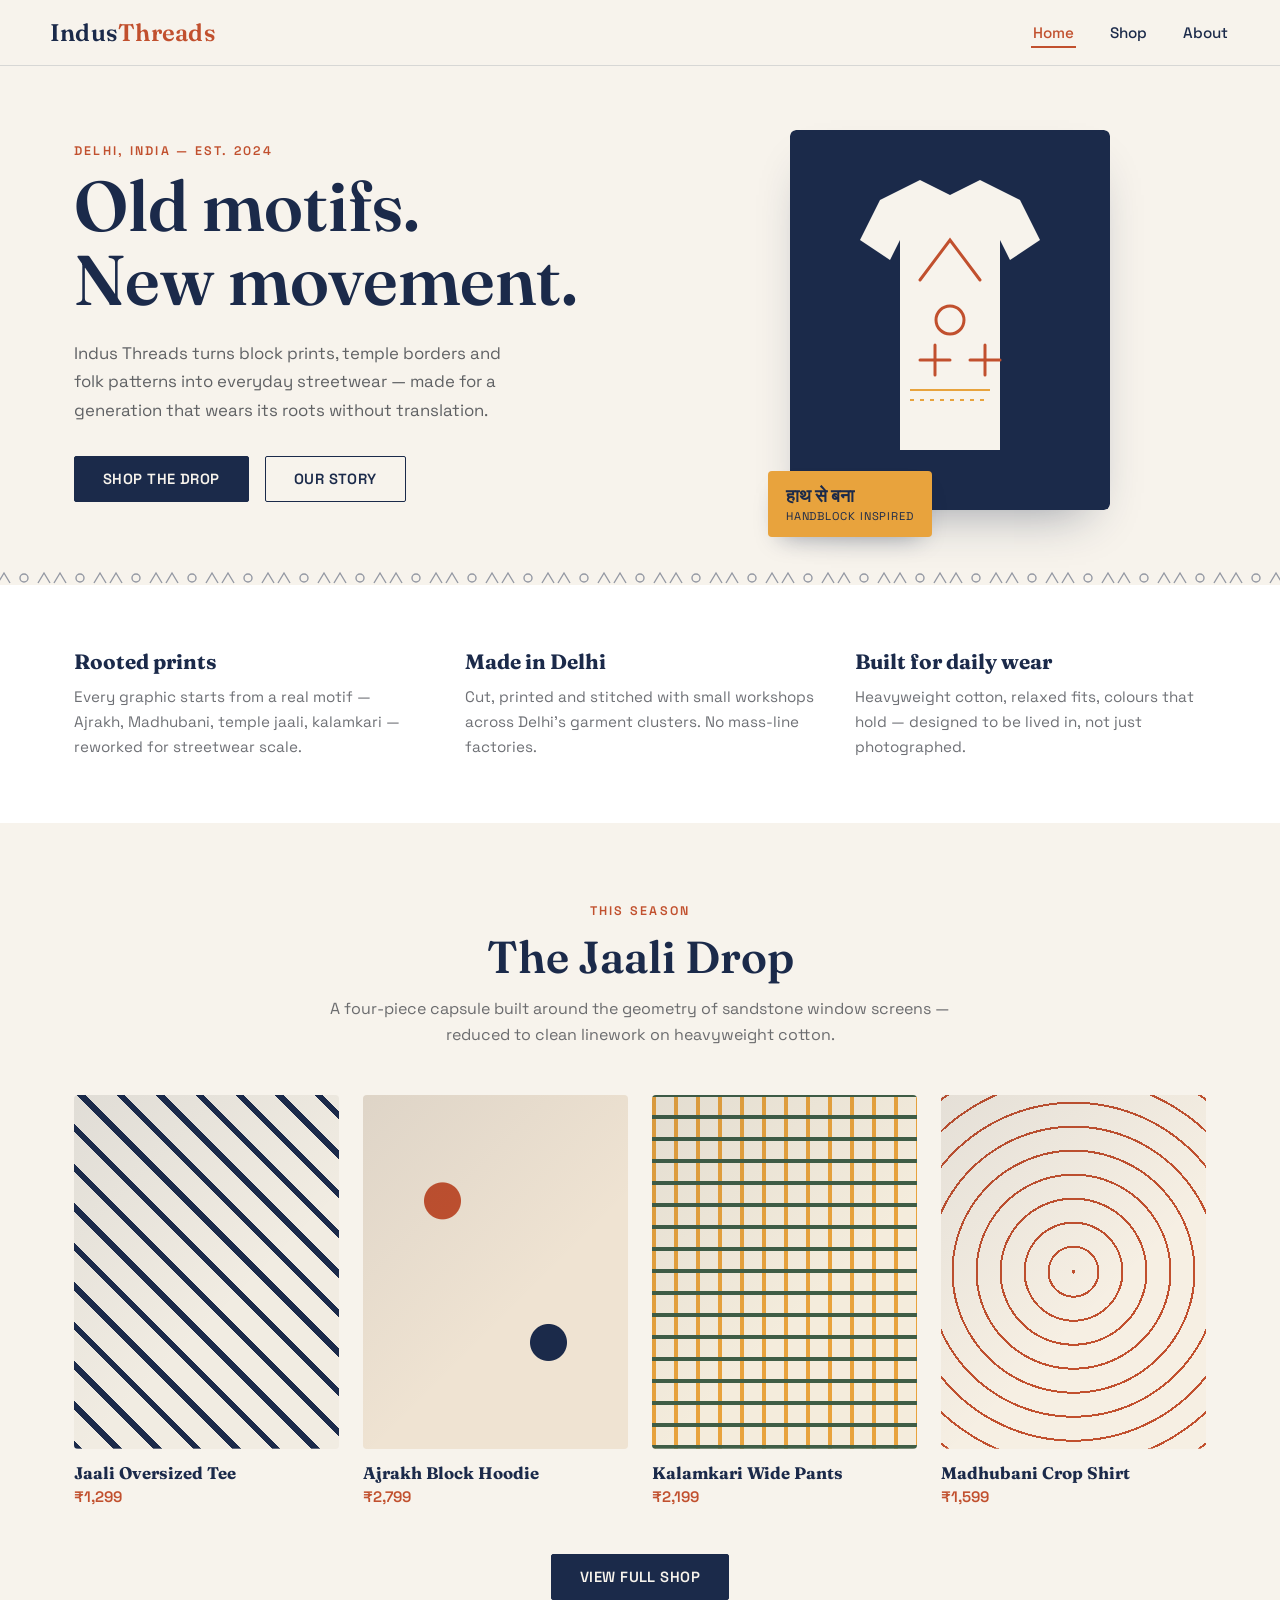
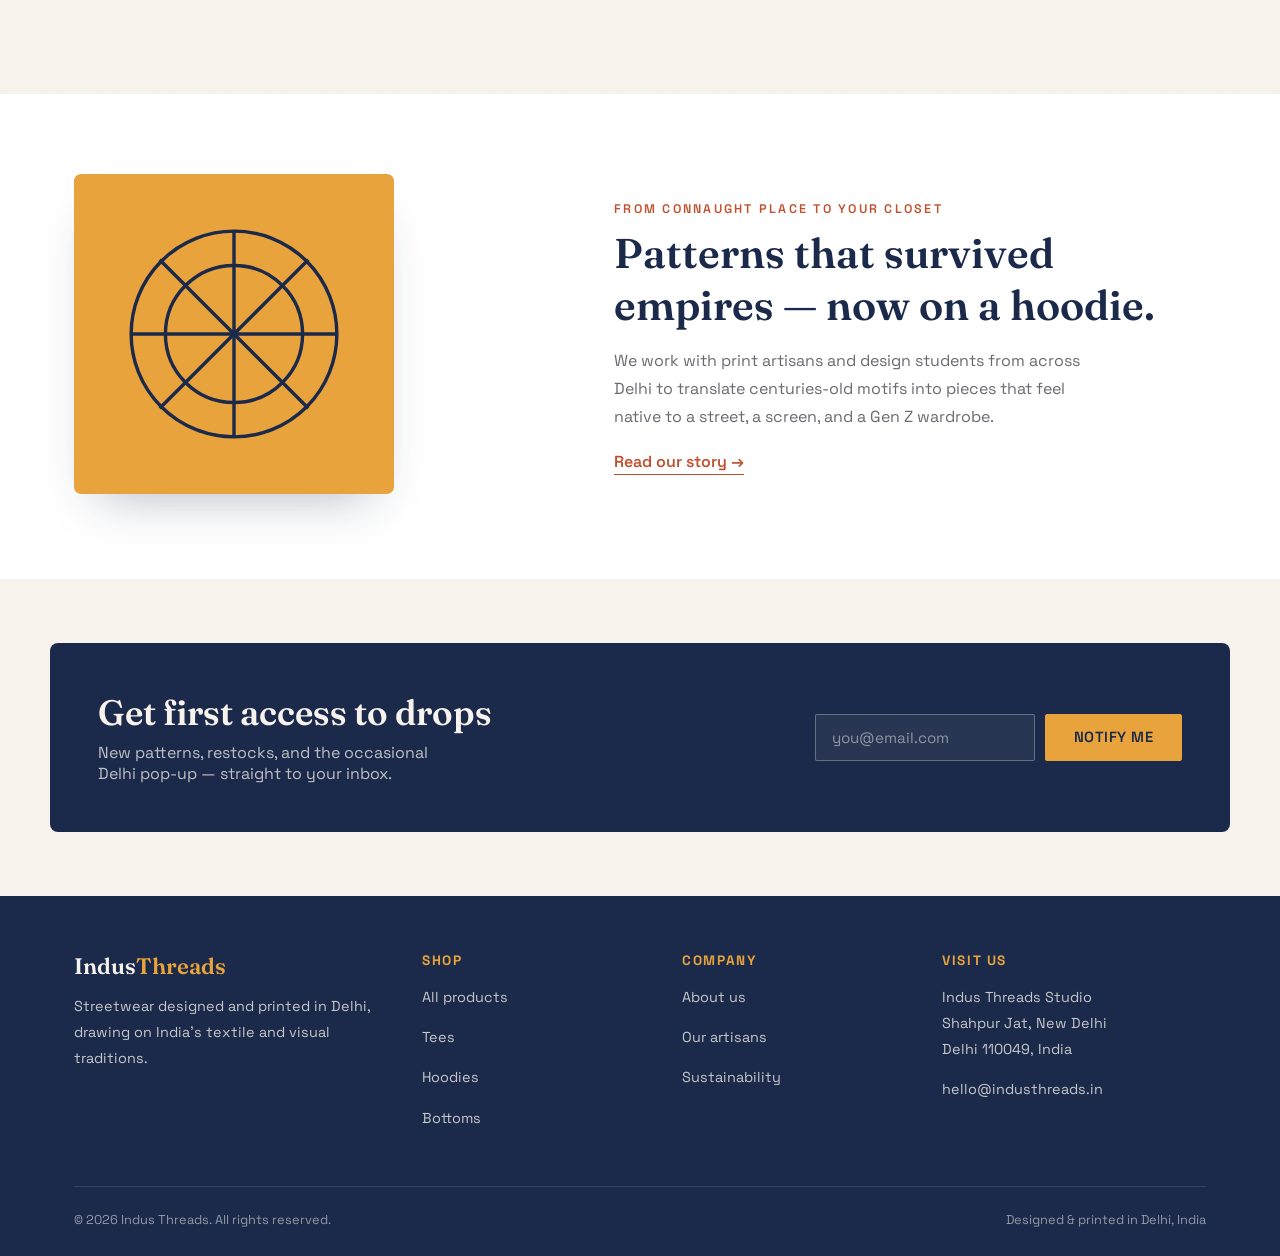
==== index.html @ fd1d697f "Add files via upload" ====
<!DOCTYPE html>
<html lang="en">
<head>
  <meta charset="UTF-8" />
  <meta name="viewport" content="width=device-width, initial-scale=1.0" />
  <title>Indus Threads — Streetwear Rooted in Roots</title>
  <link rel="preconnect" href="https://fonts.googleapis.com">
  <link rel="preconnect" href="https://fonts.gstatic.com" crossorigin>
  <link href="https://fonts.googleapis.com/css2?family=Fraunces:opsz,wght@9..144,500;9..144,600;9..144,700&family=Space+Grotesk:wght@400;500;600;700&display=swap" rel="stylesheet">
  <link rel="stylesheet" href="style.css" />
  <link rel="stylesheet" href="home.css" />
</head>
<body>

  <!-- ===== HEADER ===== -->
  <header class="site-header">
    <nav class="nav container">
      <a href="index.html" class="logo">Indus<span>Threads</span></a>
      <div class="nav-links">
        <a href="index.html" class="active">Home</a>
        <a href="shop.html">Shop</a>
        <a href="about.html">About</a>
      </div>
      <button class="nav-toggle" aria-label="Toggle menu">
        <span></span><span></span><span></span>
      </button>
    </nav>
  </header>

  <!-- ===== HERO ===== -->
  <section class="hero">
    <div class="container hero-grid">
      <div class="hero-copy">
        <span class="eyebrow">Delhi, India — Est. 2024</span>
        <h1>Old motifs.<br>New movement.</h1>
        <p>
          Indus Threads turns block prints, temple borders and folk patterns
          into everyday streetwear — made for a generation that wears its
          roots without translation.
        </p>
        <div class="hero-actions">
          <a href="shop.html" class="btn btn-primary">Shop the drop</a>
          <a href="about.html" class="btn btn-outline">Our story</a>
        </div>
      </div>
      <div class="hero-visual">
        <div class="hero-card">
          <svg viewBox="0 0 320 380" xmlns="http://www.w3.org/2000/svg" class="hero-illustration" aria-hidden="true">
            <rect width="320" height="380" rx="6" fill="#1B2A4A"/>
            <!-- T-shirt silhouette -->
            <path d="M90 70 L130 50 L160 65 L190 50 L230 70 L250 110 L220 130 L210 110 L210 320 L110 320 L110 110 L100 130 L70 110 Z" fill="#F7F3EC"/>
            <!-- Block print motif on chest -->
            <g stroke="#C1502E" stroke-width="3" fill="none" stroke-linecap="round">
              <path d="M130 150 L160 110 L190 150" />
              <circle cx="160" cy="190" r="14" />
              <path d="M130 230 L160 230 M145 215 L145 245" />
              <path d="M180 230 L210 230 M195 215 L195 245" />
            </g>
            <g stroke="#E8A33D" stroke-width="2" fill="none">
              <path d="M120 260 H200" />
              <path d="M120 270 H200" stroke-dasharray="4 6"/>
            </g>
          </svg>
          <div class="motif-badge">
            <span>हाथ से बना</span>
            <span class="motif-badge-sub">Handblock inspired</span>
          </div>
        </div>
      </div>
    </div>
  </section>

  <div class="motif-strip" aria-hidden="true"></div>

  <!-- ===== STRIP / VALUES ===== -->
  <section class="values">
    <div class="container values-grid">
      <div class="value-item reveal">
        <h3>Rooted prints</h3>
        <p>Every graphic starts from a real motif — Ajrakh, Madhubani, temple jaali, kalamkari — reworked for streetwear scale.</p>
      </div>
      <div class="value-item reveal">
        <h3>Made in Delhi</h3>
        <p>Cut, printed and stitched with small workshops across Delhi's garment clusters. No mass-line factories.</p>
      </div>
      <div class="value-item reveal">
        <h3>Built for daily wear</h3>
        <p>Heavyweight cotton, relaxed fits, colours that hold — designed to be lived in, not just photographed.</p>
      </div>
    </div>
  </section>

  <!-- ===== FEATURED COLLECTION ===== -->
  <section class="featured">
    <div class="container">
      <div class="section-head">
        <span class="eyebrow">This season</span>
        <h2>The Jaali Drop</h2>
        <p>A four-piece capsule built around the geometry of sandstone window screens — reduced to clean linework on heavyweight cotton.</p>
      </div>

      <div class="product-grid">
        <article class="product-card reveal">
          <div class="product-thumb thumb-1"></div>
          <h3>Jaali Oversized Tee</h3>
          <p class="price">₹1,299</p>
        </article>
        <article class="product-card reveal">
          <div class="product-thumb thumb-2"></div>
          <h3>Ajrakh Block Hoodie</h3>
          <p class="price">₹2,799</p>
        </article>
        <article class="product-card reveal">
          <div class="product-thumb thumb-3"></div>
          <h3>Kalamkari Wide Pants</h3>
          <p class="price">₹2,199</p>
        </article>
        <article class="product-card reveal">
          <div class="product-thumb thumb-4"></div>
          <h3>Madhubani Crop Shirt</h3>
          <p class="price">₹1,599</p>
        </article>
      </div>

      <div class="featured-cta">
        <a href="shop.html" class="btn btn-primary">View full shop</a>
      </div>
    </div>
  </section>

  <div class="motif-strip dark" aria-hidden="true"></div>

  <!-- ===== STORY TEASER ===== -->
  <section class="story-teaser">
    <div class="container story-grid">
      <div class="story-visual reveal">
        <svg viewBox="0 0 280 280" xmlns="http://www.w3.org/2000/svg" aria-hidden="true">
          <rect width="280" height="280" rx="6" fill="#E8A33D"/>
          <g stroke="#1B2A4A" stroke-width="3" fill="none">
            <circle cx="140" cy="140" r="90"/>
            <circle cx="140" cy="140" r="60"/>
            <path d="M140 50 V230 M50 140 H230"/>
            <path d="M75 75 L205 205 M205 75 L75 205"/>
          </g>
        </svg>
      </div>
      <div class="story-copy reveal">
        <span class="eyebrow">From Connaught Place to your closet</span>
        <h2>Patterns that survived empires — now on a hoodie.</h2>
        <p>
          We work with print artisans and design students from across Delhi
          to translate centuries-old motifs into pieces that feel native to
          a street, a screen, and a Gen Z wardrobe.
        </p>
        <a href="about.html" class="text-link">Read our story →</a>
      </div>
    </div>
  </section>

  <!-- ===== NEWSLETTER ===== -->
  <section class="newsletter">
    <div class="container newsletter-box">
      <div>
        <h2>Get first access to drops</h2>
        <p>New patterns, restocks, and the occasional Delhi pop-up — straight to your inbox.</p>
      </div>
      <form class="newsletter-form" onsubmit="event.preventDefault(); this.querySelector('button').textContent='Subscribed ✓';">
        <input type="email" placeholder="you@email.com" required aria-label="Email address" />
        <button type="submit" class="btn btn-primary">Notify me</button>
      </form>
    </div>
  </section>

  <!-- ===== FOOTER ===== -->
  <footer class="site-footer">
    <div class="container">
      <div class="footer-grid">
        <div>
          <div class="footer-logo">Indus<span>Threads</span></div>
          <p>Streetwear designed and printed in Delhi, drawing on India's textile and visual traditions.</p>
        </div>
        <div>
          <h4>Shop</h4>
          <p><a href="shop.html">All products</a></p>
          <p><a href="shop.html">Tees</a></p>
          <p><a href="shop.html">Hoodies</a></p>
          <p><a href="shop.html">Bottoms</a></p>
        </div>
        <div>
          <h4>Company</h4>
          <p><a href="about.html">About us</a></p>
          <p><a href="about.html">Our artisans</a></p>
          <p><a href="#">Sustainability</a></p>
        </div>
        <div>
          <h4>Visit us</h4>
          <p>Indus Threads Studio<br>Shahpur Jat, New Delhi<br>Delhi 110049, India</p>
          <p>hello@industhreads.in</p>
        </div>
      </div>
      <div class="footer-bottom">
        <span>© 2026 Indus Threads. All rights reserved.</span>
        <span>Designed &amp; printed in Delhi, India</span>
      </div>
    </div>
  </footer>

  <script src="script.js"></script>
</body>
</html>
---- style.css ----
/* ===========================
   Indus Threads — Shared Styles
   =========================== */

:root {
  --indigo: #1b2a4a;
  --cream: #f7f3ec;
  --saffron: #e8a33d;
  --terracotta: #c1502e;
  --leaf: #3f5d45;
  --ink: #20242b;
  --line: rgba(27, 42, 74, 0.14);

  --display: "Fraunces", Georgia, serif;
  --body: "Space Grotesk", "Helvetica Neue", Arial, sans-serif;

  --container: 1180px;
}

* {
  box-sizing: border-box;
}

html {
  scroll-behavior: smooth;
}

body {
  margin: 0;
  font-family: var(--body);
  background: var(--cream);
  color: var(--ink);
  -webkit-font-smoothing: antialiased;
}

img {
  max-width: 100%;
  display: block;
}

a {
  color: inherit;
  text-decoration: none;
}

:focus-visible {
  outline: 2px solid var(--terracotta);
  outline-offset: 3px;
}

.container {
  max-width: var(--container);
  margin: 0 auto;
  padding: 0 24px;
}

/* ---------- Block-print motif (signature element) ----------
   A repeating SVG strip inspired by woodblock / Ajrakh border prints,
   used as a thin divider between sections. */
.motif-strip {
  height: 14px;
  width: 100%;
  background-image: url("data:image/svg+xml,%3Csvg xmlns='http://www.w3.org/2000/svg' width='56' height='14' viewBox='0 0 56 14'%3E%3Cg fill='none' stroke='%231b2a4a' stroke-width='1.4' opacity='0.45'%3E%3Cpath d='M2 12 L8 2 L14 12' /%3E%3Ccircle cx='28' cy='7' r='4' /%3E%3Cpath d='M42 12 L48 2 L54 12' /%3E%3C/g%3E%3C/svg%3E");
  background-repeat: repeat-x;
  background-size: 56px 14px;
  background-position: center;
}

.motif-strip.dark {
  background-image: url("data:image/svg+xml,%3Csvg xmlns='http://www.w3.org/2000/svg' width='56' height='14' viewBox='0 0 56 14'%3E%3Cg fill='none' stroke='%23f7f3ec' stroke-width='1.4' opacity='0.55'%3E%3Cpath d='M2 12 L8 2 L14 12' /%3E%3Ccircle cx='28' cy='7' r='4' /%3E%3Cpath d='M42 12 L48 2 L54 12' /%3E%3C/g%3E%3C/svg%3E");
}

/* ---------- Header ---------- */
.site-header {
  position: sticky;
  top: 0;
  z-index: 50;
  background: var(--cream);
  border-bottom: 1px solid var(--line);
}

.nav {
  display: flex;
  align-items: center;
  justify-content: space-between;
  padding: 18px 0;
}

.logo {
  font-family: var(--display);
  font-weight: 600;
  font-size: 1.5rem;
  letter-spacing: 0.01em;
  color: var(--indigo);
}

.logo span {
  color: var(--terracotta);
}

.nav-links {
  display: flex;
  gap: 32px;
  font-size: 0.95rem;
  font-weight: 500;
}

.nav-links a {
  position: relative;
  padding: 4px 2px;
  color: var(--indigo);
  transition: color 0.2s ease;
}

.nav-links a::after {
  content: "";
  position: absolute;
  left: 0;
  bottom: -2px;
  width: 0;
  height: 2px;
  background: var(--terracotta);
  transition: width 0.25s ease;
}

.nav-links a:hover::after,
.nav-links a.active::after {
  width: 100%;
}

.nav-links a.active {
  color: var(--terracotta);
}

.nav-toggle {
  display: none;
  background: none;
  border: none;
  cursor: pointer;
  padding: 6px;
}

.nav-toggle span {
  display: block;
  width: 24px;
  height: 2px;
  background: var(--indigo);
  margin: 5px 0;
  transition: 0.25s ease;
}

/* ---------- Buttons ---------- */
.btn {
  display: inline-flex;
  align-items: center;
  gap: 8px;
  padding: 13px 28px;
  font-family: var(--body);
  font-weight: 600;
  font-size: 0.92rem;
  letter-spacing: 0.03em;
  text-transform: uppercase;
  border-radius: 2px;
  border: 1.5px solid var(--indigo);
  cursor: pointer;
  transition: all 0.2s ease;
}

.btn-primary {
  background: var(--indigo);
  color: var(--cream);
}

.btn-primary:hover {
  background: var(--terracotta);
  border-color: var(--terracotta);
}

.btn-outline {
  background: transparent;
  color: var(--indigo);
}

.btn-outline:hover {
  background: var(--indigo);
  color: var(--cream);
}

/* ---------- Eyebrow / labels ---------- */
.eyebrow {
  font-size: 0.78rem;
  font-weight: 600;
  letter-spacing: 0.18em;
  text-transform: uppercase;
  color: var(--terracotta);
  margin-bottom: 10px;
  display: block;
}

/* ---------- Footer ---------- */
.site-footer {
  background: var(--indigo);
  color: var(--cream);
  padding: 56px 0 28px;
}

.footer-grid {
  display: grid;
  grid-template-columns: 1.4fr 1fr 1fr 1.2fr;
  gap: 40px;
  margin-bottom: 40px;
}

.footer-grid h4 {
  font-size: 0.85rem;
  letter-spacing: 0.12em;
  text-transform: uppercase;
  color: var(--saffron);
  margin: 0 0 16px;
}

.footer-grid p,
.footer-grid a {
  font-size: 0.9rem;
  line-height: 1.8;
  color: rgba(247, 243, 236, 0.78);
}

.footer-grid a:hover {
  color: var(--saffron);
}

.footer-logo {
  font-family: var(--display);
  font-size: 1.4rem;
  font-weight: 600;
  margin-bottom: 12px;
}

.footer-logo span {
  color: var(--saffron);
}

.footer-bottom {
  display: flex;
  justify-content: space-between;
  align-items: center;
  font-size: 0.8rem;
  color: rgba(247, 243, 236, 0.55);
  padding-top: 24px;
  border-top: 1px solid rgba(247, 243, 236, 0.12);
  flex-wrap: wrap;
  gap: 12px;
}

/* ---------- Generic section spacing ---------- */
section {
  padding: 80px 0;
}

.section-head {
  max-width: 620px;
  margin: 0 auto 48px;
  text-align: center;
}

.section-head h2 {
  font-family: var(--display);
  font-size: clamp(2rem, 4vw, 2.8rem);
  margin: 0 0 12px;
  color: var(--indigo);
  font-weight: 600;
}

.section-head p {
  color: rgba(32, 36, 43, 0.65);
  line-height: 1.6;
  margin: 0;
}

/* ---------- Responsive ---------- */
@media (max-width: 860px) {
  .nav-links {
    position: absolute;
    top: 100%;
    left: 0;
    right: 0;
    flex-direction: column;
    background: var(--cream);
    border-bottom: 1px solid var(--line);
    padding: 16px 24px 24px;
    gap: 18px;
    transform: translateY(-8px);
    opacity: 0;
    pointer-events: none;
    transition: all 0.25s ease;
  }

  .nav-links.open {
    transform: translateY(0);
    opacity: 1;
    pointer-events: auto;
  }

  .nav-toggle {
    display: block;
  }

  .footer-grid {
    grid-template-columns: 1fr 1fr;
    gap: 32px;
  }

  section {
    padding: 56px 0;
  }
}

@media (max-width: 540px) {
  .footer-grid {
    grid-template-columns: 1fr;
  }

  .footer-bottom {
    flex-direction: column;
    align-items: flex-start;
  }
}
---- home.css ----
/* ===========================
   Home page styles
   =========================== */

/* ---------- Hero ---------- */
.hero {
  padding: 64px 0 56px;
}

.hero-grid {
  display: grid;
  grid-template-columns: 1.1fr 1fr;
  gap: 56px;
  align-items: center;
}

.hero-copy h1 {
  font-family: var(--display);
  font-size: clamp(2.6rem, 6vw, 4.4rem);
  line-height: 1.05;
  margin: 0 0 22px;
  color: var(--indigo);
  font-weight: 600;
}

.hero-copy p {
  font-size: 1.05rem;
  line-height: 1.7;
  color: rgba(32, 36, 43, 0.7);
  max-width: 460px;
  margin: 0 0 32px;
}

.hero-actions {
  display: flex;
  gap: 16px;
  flex-wrap: wrap;
}

.hero-visual {
  display: flex;
  justify-content: center;
}

.hero-card {
  position: relative;
  max-width: 320px;
  width: 100%;
}

.hero-illustration {
  width: 100%;
  border-radius: 6px;
  box-shadow: 0 24px 48px -24px rgba(27, 42, 74, 0.45);
}

.motif-badge {
  position: absolute;
  bottom: -22px;
  left: -22px;
  background: var(--saffron);
  color: var(--indigo);
  padding: 14px 18px;
  border-radius: 4px;
  box-shadow: 0 12px 24px -12px rgba(27, 42, 74, 0.4);
  display: flex;
  flex-direction: column;
  font-family: var(--display);
}

.motif-badge span:first-child {
  font-size: 1.1rem;
  font-weight: 600;
}

.motif-badge-sub {
  font-family: var(--body);
  font-size: 0.7rem;
  letter-spacing: 0.08em;
  text-transform: uppercase;
  margin-top: 2px;
}

/* ---------- Values strip ---------- */
.values {
  background: #fff;
  padding: 64px 0;
}

.values-grid {
  display: grid;
  grid-template-columns: repeat(3, 1fr);
  gap: 40px;
}

.value-item h3 {
  font-family: var(--display);
  font-size: 1.3rem;
  color: var(--indigo);
  margin: 0 0 10px;
}

.value-item p {
  color: rgba(32, 36, 43, 0.65);
  line-height: 1.65;
  margin: 0;
  font-size: 0.95rem;
}

/* ---------- Featured products ---------- */
.product-grid {
  display: grid;
  grid-template-columns: repeat(4, 1fr);
  gap: 24px;
}

.product-card {
  text-align: left;
}

.product-thumb {
  aspect-ratio: 3 / 4;
  border-radius: 4px;
  margin-bottom: 14px;
  background-size: cover;
  background-position: center;
  position: relative;
  overflow: hidden;
}

.product-thumb::after {
  content: "";
  position: absolute;
  inset: 0;
  background: linear-gradient(135deg, rgba(27,42,74,0.08), transparent 60%);
}

.thumb-1 { background-color: #e3ded2; background-image: repeating-linear-gradient(45deg, #1B2A4A 0 6px, transparent 6px 28px); background-color: #F1ECE2;}
.thumb-2 { background-color: #d9c9b4; background-image: radial-gradient(circle at 30% 30%, #C1502E 0 18px, transparent 19px), radial-gradient(circle at 70% 70%, #1B2A4A 0 18px, transparent 19px); background-color: #EFE3D2;}
.thumb-3 { background-color: #e8dcc5; background-image: repeating-linear-gradient(0deg, #3F5D45 0 4px, transparent 4px 22px), repeating-linear-gradient(90deg, #E8A33D 0 4px, transparent 4px 22px); background-color: #F4ECDC;}
.thumb-4 { background-color: #ece2d4; background-image: repeating-radial-gradient(circle, #C1502E 0 2px, transparent 2px 24px); background-color: #F6EFE3;}

.product-card h3 {
  font-family: var(--display);
  font-size: 1.05rem;
  margin: 0 0 4px;
  color: var(--indigo);
}

.product-card .price {
  margin: 0;
  font-weight: 600;
  color: var(--terracotta);
  font-size: 0.95rem;
}

.featured-cta {
  text-align: center;
  margin-top: 48px;
}

/* ---------- Story teaser ---------- */
.story-teaser {
  background: #fff;
}

.story-grid {
  display: grid;
  grid-template-columns: 0.9fr 1.1fr;
  gap: 56px;
  align-items: center;
}

.story-visual svg {
  width: 100%;
  max-width: 320px;
  border-radius: 6px;
  box-shadow: 0 24px 48px -24px rgba(27, 42, 74, 0.35);
}

.story-copy h2 {
  font-family: var(--display);
  font-size: clamp(1.8rem, 3.6vw, 2.6rem);
  color: var(--indigo);
  margin: 0 0 16px;
  font-weight: 600;
}

.story-copy p {
  color: rgba(32, 36, 43, 0.68);
  line-height: 1.75;
  margin: 0 0 20px;
  max-width: 480px;
}

.text-link {
  font-weight: 600;
  color: var(--terracotta);
  border-bottom: 1.5px solid var(--terracotta);
  padding-bottom: 2px;
}

/* ---------- Newsletter ---------- */
.newsletter {
  padding: 64px 0;
}

.newsletter-box {
  background: var(--indigo);
  color: var(--cream);
  border-radius: 8px;
  padding: 48px;
  display: flex;
  justify-content: space-between;
  align-items: center;
  gap: 32px;
  flex-wrap: wrap;
}

.newsletter-box h2 {
  font-family: var(--display);
  font-size: clamp(1.6rem, 3vw, 2.2rem);
  margin: 0 0 8px;
  font-weight: 600;
}

.newsletter-box p {
  margin: 0;
  color: rgba(247, 243, 236, 0.75);
  max-width: 360px;
}

.newsletter-form {
  display: flex;
  gap: 10px;
  flex-wrap: wrap;
}

.newsletter-form input {
  padding: 13px 16px;
  border-radius: 2px;
  border: 1.5px solid rgba(247, 243, 236, 0.3);
  background: rgba(247, 243, 236, 0.06);
  color: var(--cream);
  font-family: var(--body);
  font-size: 0.95rem;
  min-width: 220px;
}

.newsletter-form input::placeholder {
  color: rgba(247, 243, 236, 0.5);
}

.newsletter-form .btn-primary {
  background: var(--saffron);
  border-color: var(--saffron);
  color: var(--indigo);
}

.newsletter-form .btn-primary:hover {
  background: var(--terracotta);
  border-color: var(--terracotta);
  color: var(--cream);
}

/* ---------- Reveal animation ---------- */
.reveal {
  opacity: 0;
  transform: translateY(24px);
  transition: opacity 0.6s ease, transform 0.6s ease;
}

.reveal.in-view {
  opacity: 1;
  transform: translateY(0);
}

@media (prefers-reduced-motion: reduce) {
  .reveal {
    opacity: 1;
    transform: none;
    transition: none;
  }
}

/* ---------- Responsive ---------- */
@media (max-width: 980px) {
  .hero-grid,
  .story-grid {
    grid-template-columns: 1fr;
    text-align: left;
  }

  .hero-visual {
    order: -1;
  }

  .hero-card {
    margin: 0 auto;
  }

  .values-grid {
    grid-template-columns: 1fr 1fr;
  }

  .product-grid {
    grid-template-columns: repeat(2, 1fr);
  }
}

@media (max-width: 640px) {
  .hero-copy p {
    max-width: none;
  }

  .values-grid {
    grid-template-columns: 1fr;
    gap: 28px;
  }

  .product-grid {
    grid-template-columns: repeat(2, 1fr);
    gap: 16px;
  }

  .newsletter-box {
    padding: 32px 24px;
  }

  .newsletter-form {
    width: 100%;
  }

  .newsletter-form input {
    flex: 1;
    min-width: 0;
  }

  .motif-badge {
    left: 12px;
    bottom: -18px;
    padding: 10px 14px;
  }
}
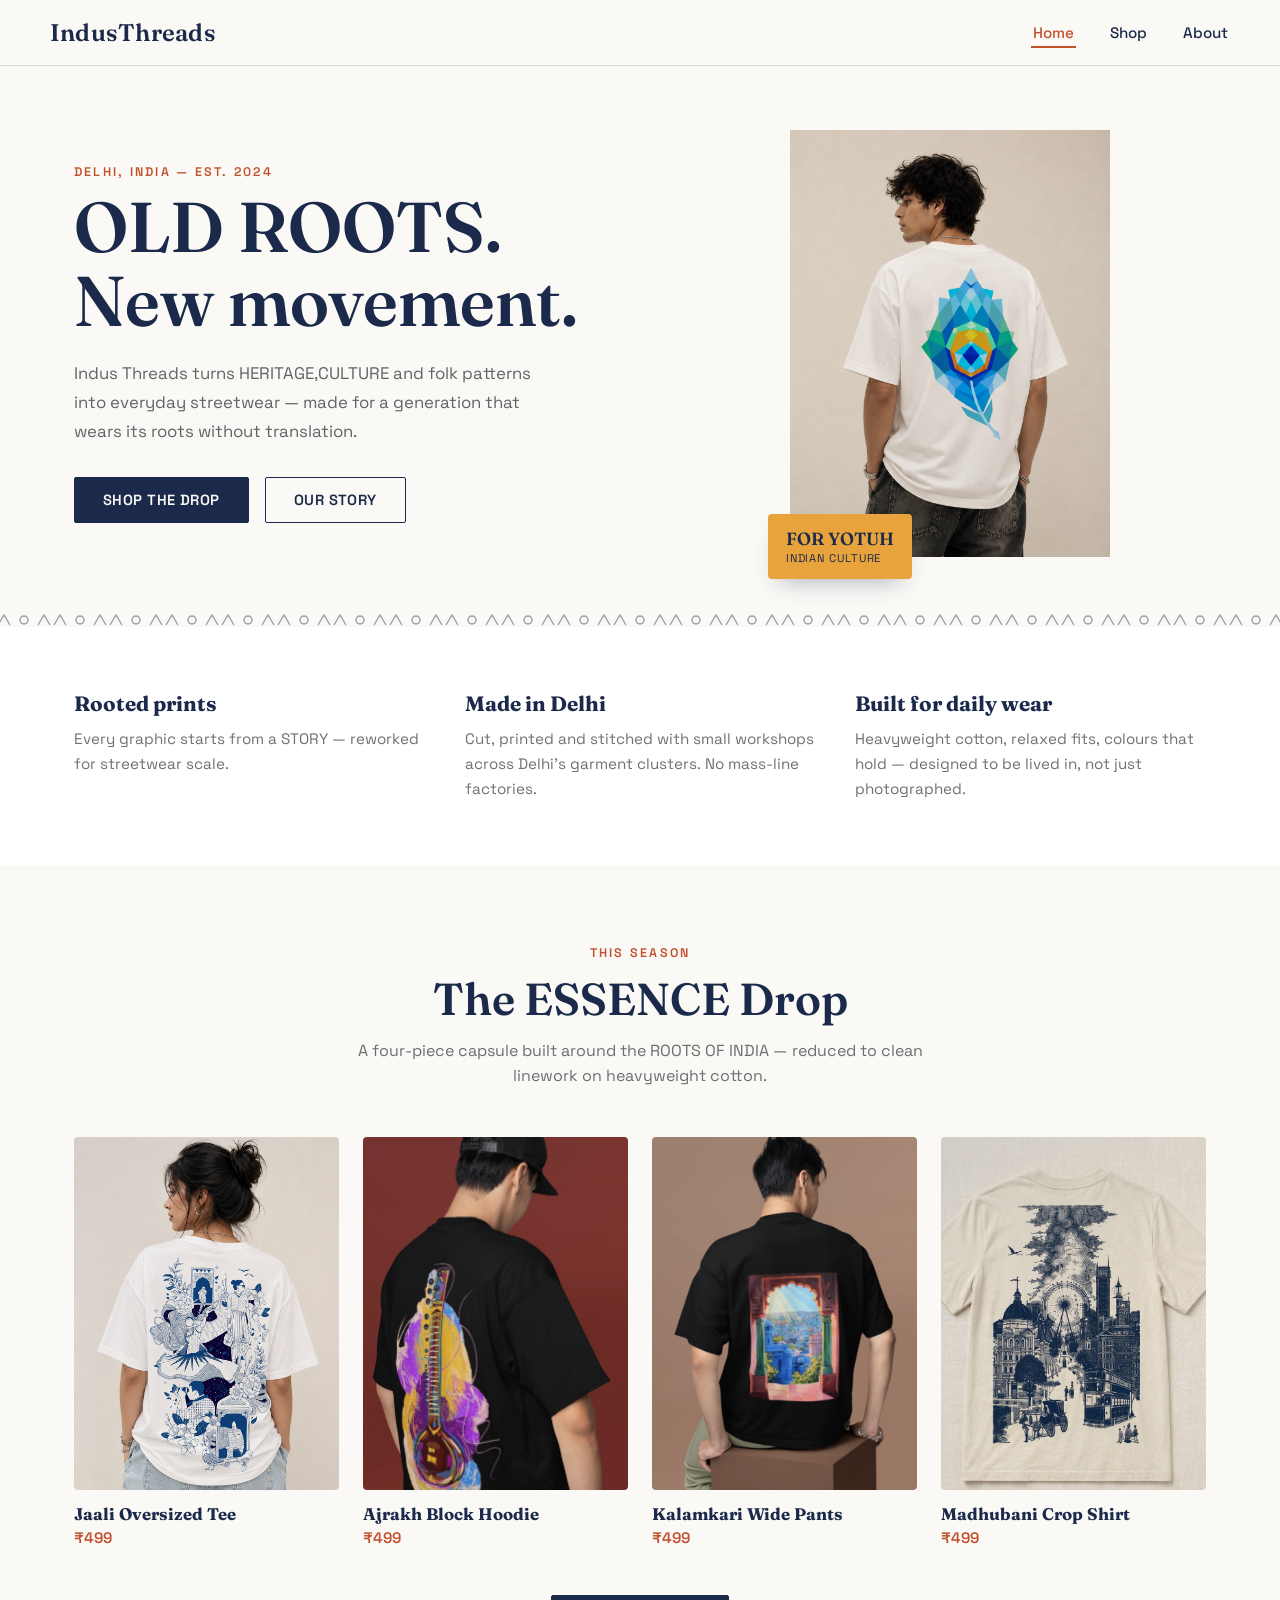
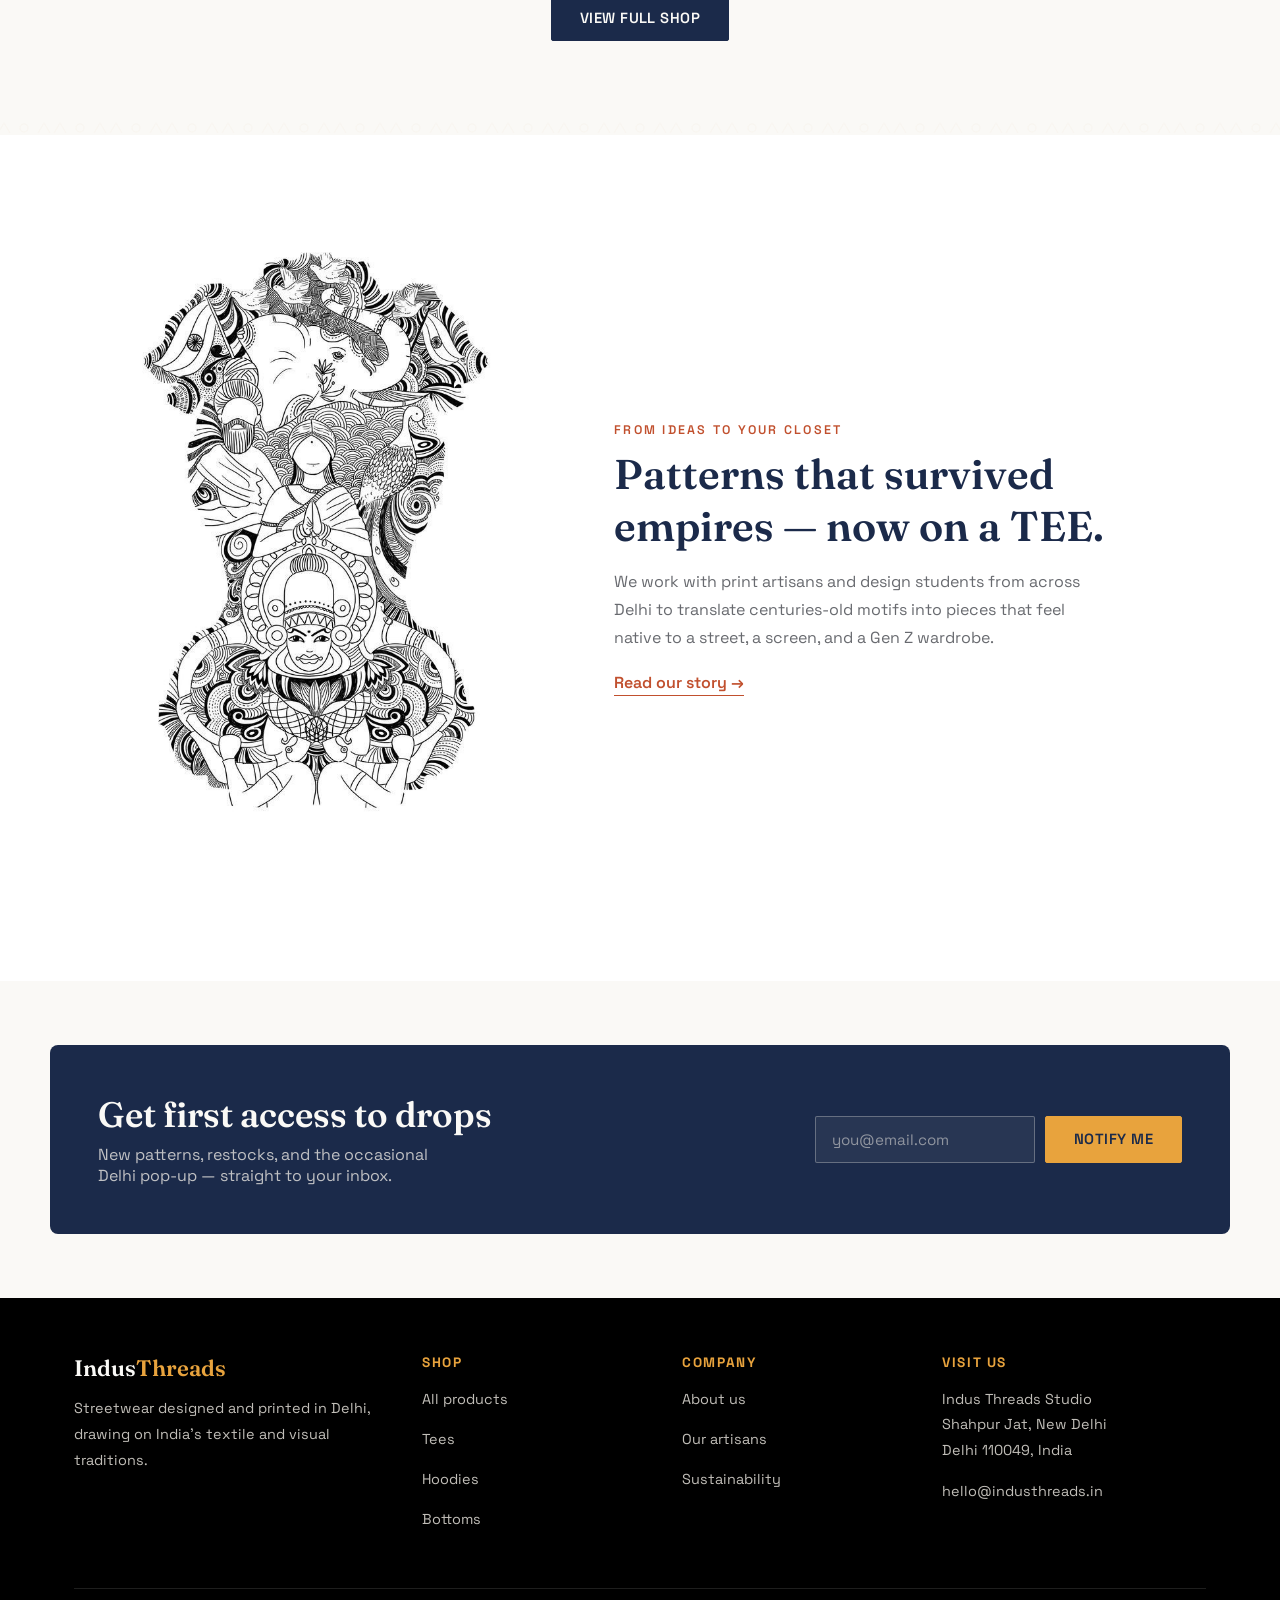
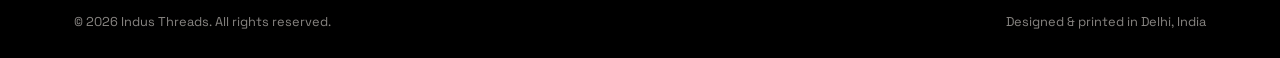
==== commit 45dacd5c: "Add files via upload" ====
--- a/index.html
+++ b/index.html
@@ -32,9 +32,9 @@
     <div class="container hero-grid">
       <div class="hero-copy">
         <span class="eyebrow">Delhi, India — Est. 2024</span>
-        <h1>Old motifs.<br>New movement.</h1>
+        <h1>OLD ROOTS.<br>New movement.</h1>
         <p>
-          Indus Threads turns block prints, temple borders and folk patterns
+          Indus Threads turns HERITAGE,CULTURE and folk patterns
           into everyday streetwear — made for a generation that wears its
           roots without translation.
         </p>
@@ -45,12 +45,13 @@
       </div>
       <div class="hero-visual">
         <div class="hero-card">
-          <svg viewBox="0 0 320 380" xmlns="http://www.w3.org/2000/svg" class="hero-illustration" aria-hidden="true">
-            <rect width="320" height="380" rx="6" fill="#1B2A4A"/>
+          <img src="mor ladka.png" alt="" srcset="">
+          <!-- <svg viewBox="0 0 320 380" xmlns="http://www.w3.org/2000/svg" class="hero-illustration" aria-hidden="true">
+            <rect width="320" height="380" rx="6" fill="#1B2A4A"/> -->
             <!-- T-shirt silhouette -->
-            <path d="M90 70 L130 50 L160 65 L190 50 L230 70 L250 110 L220 130 L210 110 L210 320 L110 320 L110 110 L100 130 L70 110 Z" fill="#F7F3EC"/>
+            <!-- <path d="M90 70 L130 50 L160 65 L190 50 L230 70 L250 110 L220 130 L210 110 L210 320 L110 320 L110 110 L100 130 L70 110 Z" fill="#F7F3EC"/> -->
             <!-- Block print motif on chest -->
-            <g stroke="#C1502E" stroke-width="3" fill="none" stroke-linecap="round">
+            <!-- <g stroke="#C1502E" stroke-width="3" fill="none" stroke-linecap="round">
               <path d="M130 150 L160 110 L190 150" />
               <circle cx="160" cy="190" r="14" />
               <path d="M130 230 L160 230 M145 215 L145 245" />
@@ -60,10 +61,10 @@
               <path d="M120 260 H200" />
               <path d="M120 270 H200" stroke-dasharray="4 6"/>
             </g>
-          </svg>
+          </svg> -->
           <div class="motif-badge">
-            <span>हाथ से बना</span>
-            <span class="motif-badge-sub">Handblock inspired</span>
+            <span>FOR YOTUH</span>
+            <span class="motif-badge-sub">INDIAN CULTURE</span>
           </div>
         </div>
       </div>
@@ -77,7 +78,7 @@
     <div class="container values-grid">
       <div class="value-item reveal">
         <h3>Rooted prints</h3>
-        <p>Every graphic starts from a real motif — Ajrakh, Madhubani, temple jaali, kalamkari — reworked for streetwear scale.</p>
+        <p>Every graphic starts from a STORY — reworked for streetwear scale.</p>
       </div>
       <div class="value-item reveal">
         <h3>Made in Delhi</h3>
@@ -95,30 +96,30 @@
     <div class="container">
       <div class="section-head">
         <span class="eyebrow">This season</span>
-        <h2>The Jaali Drop</h2>
-        <p>A four-piece capsule built around the geometry of sandstone window screens — reduced to clean linework on heavyweight cotton.</p>
+        <h2>The ESSENCE Drop</h2>
+        <p>A four-piece capsule built around the ROOTS OF INDIA — reduced to clean linework on heavyweight cotton.</p>
       </div>
 
       <div class="product-grid">
         <article class="product-card reveal">
           <div class="product-thumb thumb-1"></div>
           <h3>Jaali Oversized Tee</h3>
-          <p class="price">₹1,299</p>
+          <p class="price">₹499</p>
         </article>
         <article class="product-card reveal">
           <div class="product-thumb thumb-2"></div>
           <h3>Ajrakh Block Hoodie</h3>
-          <p class="price">₹2,799</p>
+          <p class="price">₹499</p>
         </article>
         <article class="product-card reveal">
           <div class="product-thumb thumb-3"></div>
           <h3>Kalamkari Wide Pants</h3>
-          <p class="price">₹2,199</p>
+          <p class="price">₹499</p>
         </article>
         <article class="product-card reveal">
           <div class="product-thumb thumb-4"></div>
           <h3>Madhubani Crop Shirt</h3>
-          <p class="price">₹1,599</p>
+          <p class="price">₹499</p>
         </article>
       </div>
 
@@ -134,19 +135,11 @@
   <section class="story-teaser">
     <div class="container story-grid">
       <div class="story-visual reveal">
-        <svg viewBox="0 0 280 280" xmlns="http://www.w3.org/2000/svg" aria-hidden="true">
-          <rect width="280" height="280" rx="6" fill="#E8A33D"/>
-          <g stroke="#1B2A4A" stroke-width="3" fill="none">
-            <circle cx="140" cy="140" r="90"/>
-            <circle cx="140" cy="140" r="60"/>
-            <path d="M140 50 V230 M50 140 H230"/>
-            <path d="M75 75 L205 205 M205 75 L75 205"/>
-          </g>
-        </svg>
+        <img src="black ashoka.jpeg" alt="" srcset="">
       </div>
       <div class="story-copy reveal">
-        <span class="eyebrow">From Connaught Place to your closet</span>
-        <h2>Patterns that survived empires — now on a hoodie.</h2>
+        <span class="eyebrow">From IDEAS to your closet</span>
+        <h2>Patterns that survived empires — now on a TEE.</h2>
         <p>
           We work with print artisans and design students from across Delhi
           to translate centuries-old motifs into pieces that feel native to
--- a/style.css
+++ b/style.css
@@ -4,7 +4,7 @@
 
 :root {
   --indigo: #1b2a4a;
-  --cream: #f7f3ec;
+  --cream:  #FAF9F6;
   --saffron: #e8a33d;
   --terracotta: #c1502e;
   --leaf: #3f5d45;
@@ -95,7 +95,7 @@
 }
 
 .logo span {
-  color: var(--terracotta);
+  color: var(--indigo);
 }
 
 .nav-links {
@@ -199,7 +199,7 @@
 
 /* ---------- Footer ---------- */
 .site-footer {
-  background: var(--indigo);
+  background: black;
   color: var(--cream);
   padding: 56px 0 28px;
 }
--- a/home.css
+++ b/home.css
@@ -132,13 +132,42 @@
   content: "";
   position: absolute;
   inset: 0;
-  background: linear-gradient(135deg, rgba(27,42,74,0.08), transparent 60%);
-}
-
-.thumb-1 { background-color: #e3ded2; background-image: repeating-linear-gradient(45deg, #1B2A4A 0 6px, transparent 6px 28px); background-color: #F1ECE2;}
-.thumb-2 { background-color: #d9c9b4; background-image: radial-gradient(circle at 30% 30%, #C1502E 0 18px, transparent 19px), radial-gradient(circle at 70% 70%, #1B2A4A 0 18px, transparent 19px); background-color: #EFE3D2;}
-.thumb-3 { background-color: #e8dcc5; background-image: repeating-linear-gradient(0deg, #3F5D45 0 4px, transparent 4px 22px), repeating-linear-gradient(90deg, #E8A33D 0 4px, transparent 4px 22px); background-color: #F4ECDC;}
-.thumb-4 { background-color: #ece2d4; background-image: repeating-radial-gradient(circle, #C1502E 0 2px, transparent 2px 24px); background-color: #F6EFE3;}
+  background: linear-gradient(135deg, rgba(27, 42, 74, 0.08), transparent 60%);
+}
+
+.thumb-1 {
+  background-image:url('blue\ girl.png') ;
+  background-position: center;
+  background-repeat: no-repeat;
+  background-size: cover;
+  /* background-color: #e3ded2;
+  background-image: repeating-linear-gradient(45deg, #1B2A4A 0 6px, transparent 6px 28px);
+  background-color: #F1ECE2 */
+}
+
+.thumb-2 {
+   background-image:url('sitar\ .jpeg') ;
+  background-position: center;
+  background-repeat: no-repeat;
+  background-size: cover;
+  /* background-color: #d9c9b4;
+  background-image: radial-gradient(circle at 30% 30%, #C1502E 0 18px, transparent 19px), radial-gradient(circle at 70% 70%, #1B2A4A 0 18px, transparent 19px);
+  background-color: #EFE3D2; */
+}
+
+.thumb-3 {
+   background-image:url('royal\ serene.jpeg') ;
+  background-position: center;
+  background-repeat: no-repeat;
+  background-size: cover;
+}
+
+.thumb-4 {
+   background-image:url('mubai.png') ;
+  background-position: center;
+  background-repeat: no-repeat;
+  background-size: cover;
+}
 
 .product-card h3 {
   font-family: var(--display);
@@ -170,7 +199,10 @@
   gap: 56px;
   align-items: center;
 }
-
+.story-visual img{
+   width:100%;
+   height: 100%;
+}
 .story-visual svg {
   width: 100%;
   max-width: 320px;
@@ -285,6 +317,7 @@
 
 /* ---------- Responsive ---------- */
 @media (max-width: 980px) {
+
   .hero-grid,
   .story-grid {
     grid-template-columns: 1fr;
@@ -341,4 +374,4 @@
     bottom: -18px;
     padding: 10px 14px;
   }
-}
+}
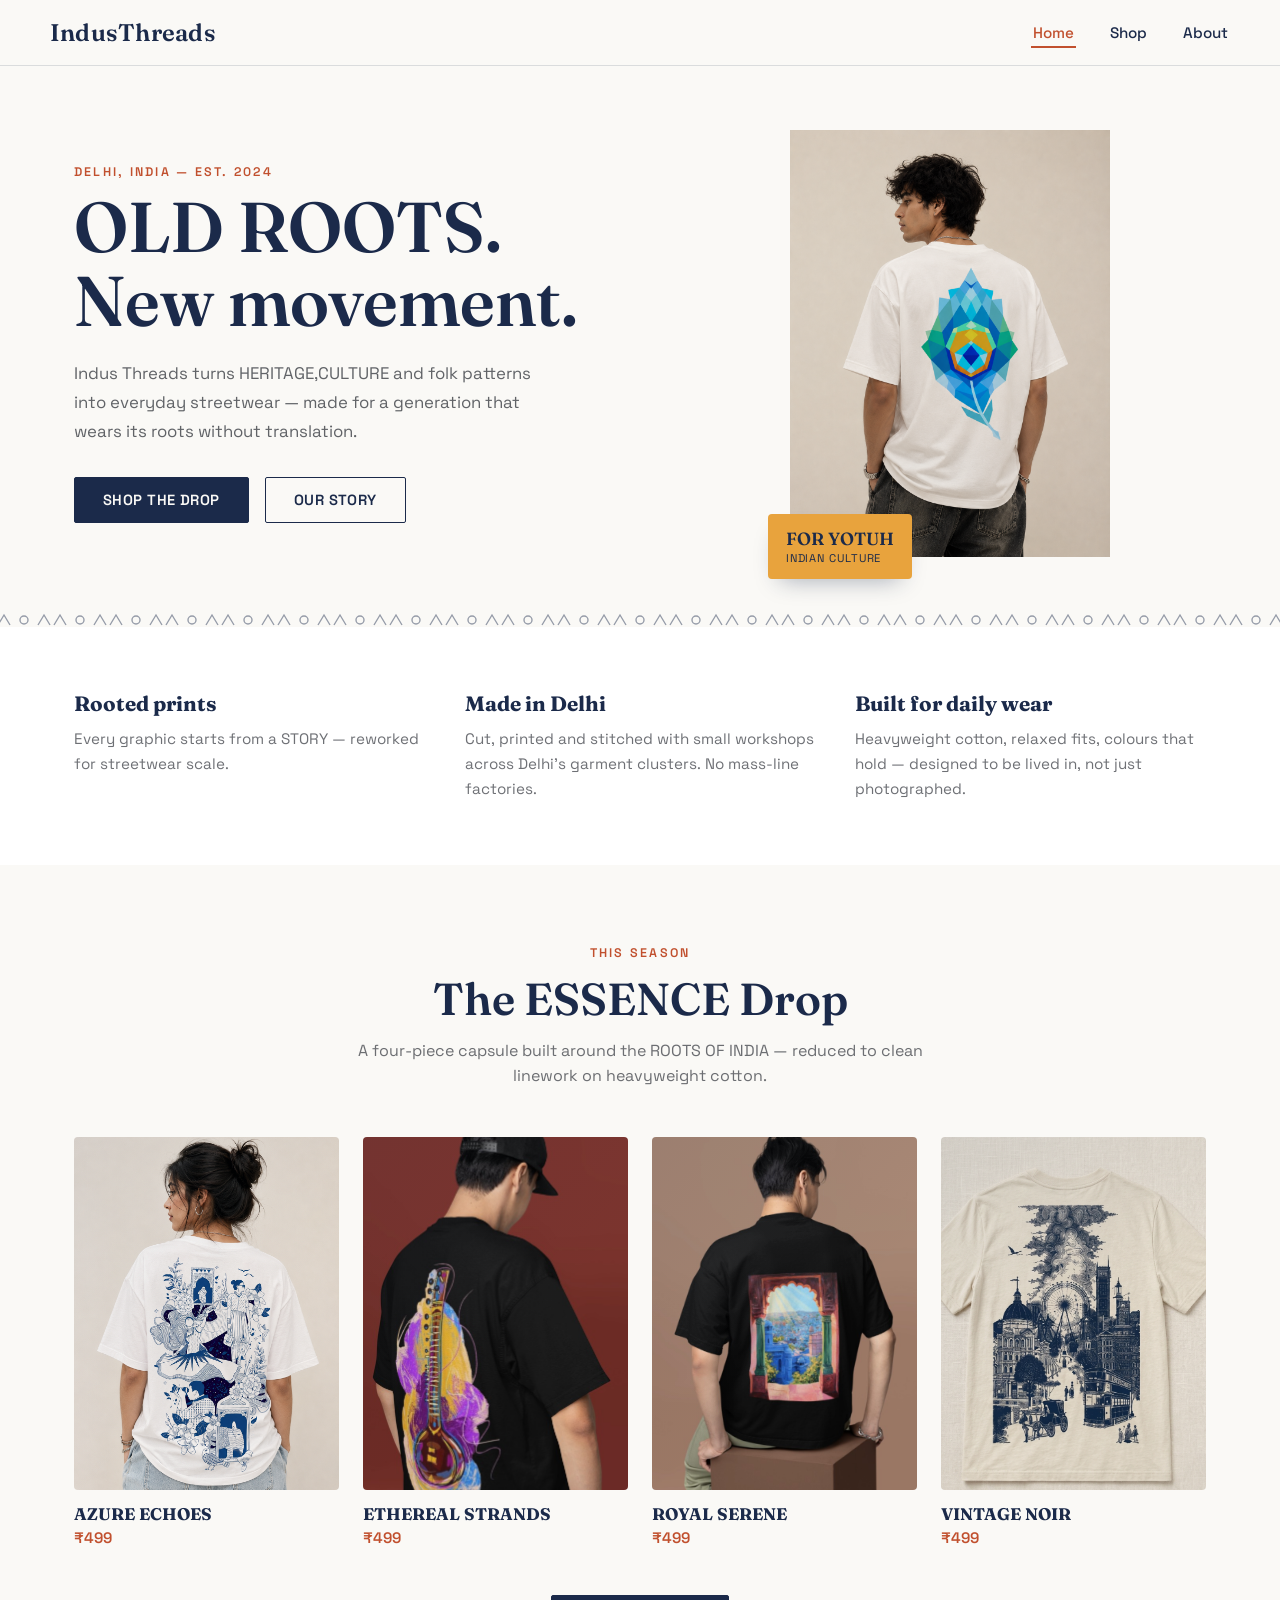
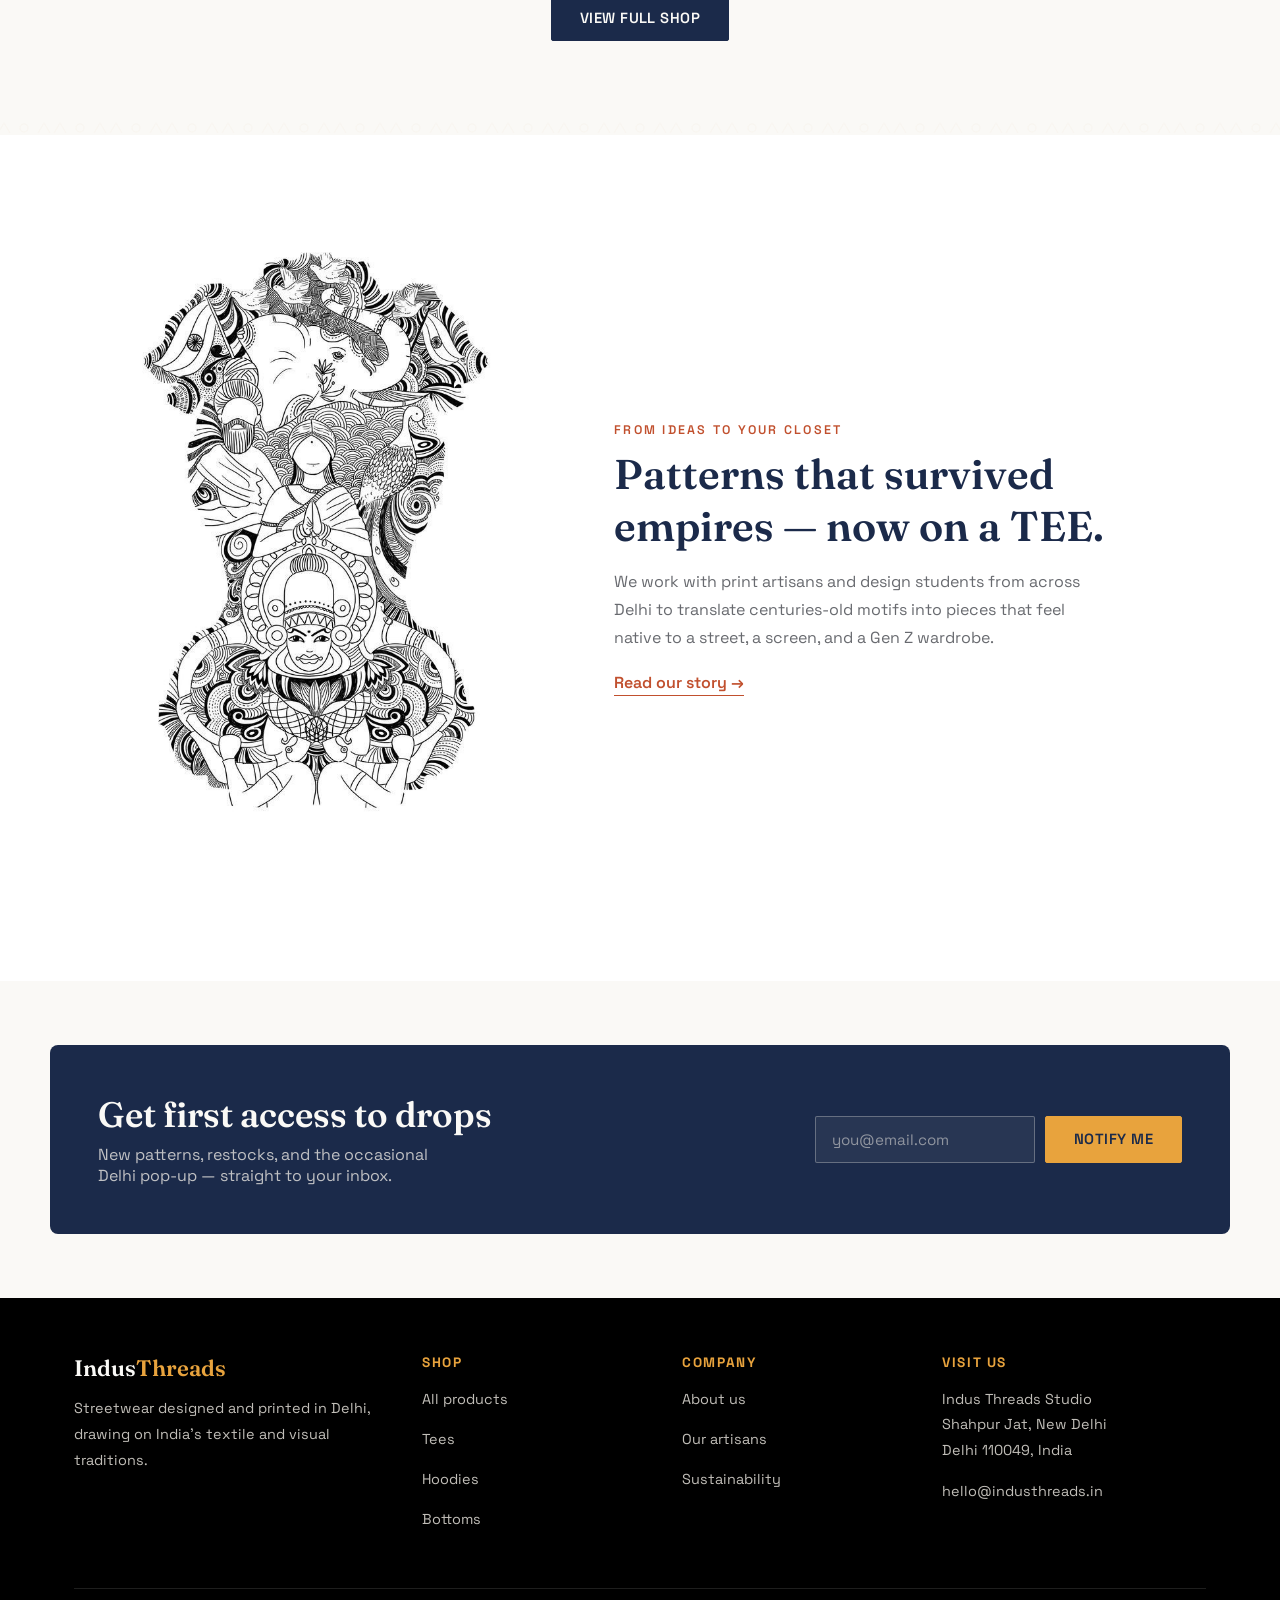
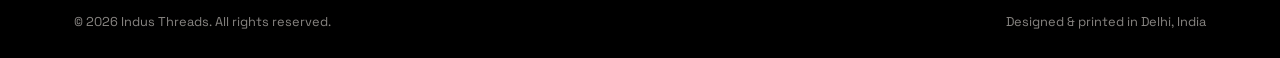
==== commit 7a73f482: "Add files via upload" ====
--- a/index.html
+++ b/index.html
@@ -103,22 +103,22 @@
       <div class="product-grid">
         <article class="product-card reveal">
           <div class="product-thumb thumb-1"></div>
-          <h3>Jaali Oversized Tee</h3>
+          <h3>AZURE ECHOES</h3>
           <p class="price">₹499</p>
         </article>
         <article class="product-card reveal">
           <div class="product-thumb thumb-2"></div>
-          <h3>Ajrakh Block Hoodie</h3>
+          <h3>ETHEREAL STRANDS</h3>
           <p class="price">₹499</p>
         </article>
         <article class="product-card reveal">
           <div class="product-thumb thumb-3"></div>
-          <h3>Kalamkari Wide Pants</h3>
+          <h3>ROYAL SERENE</h3>
           <p class="price">₹499</p>
         </article>
         <article class="product-card reveal">
           <div class="product-thumb thumb-4"></div>
-          <h3>Madhubani Crop Shirt</h3>
+          <h3>VINTAGE NOIR</h3>
           <p class="price">₹499</p>
         </article>
       </div>
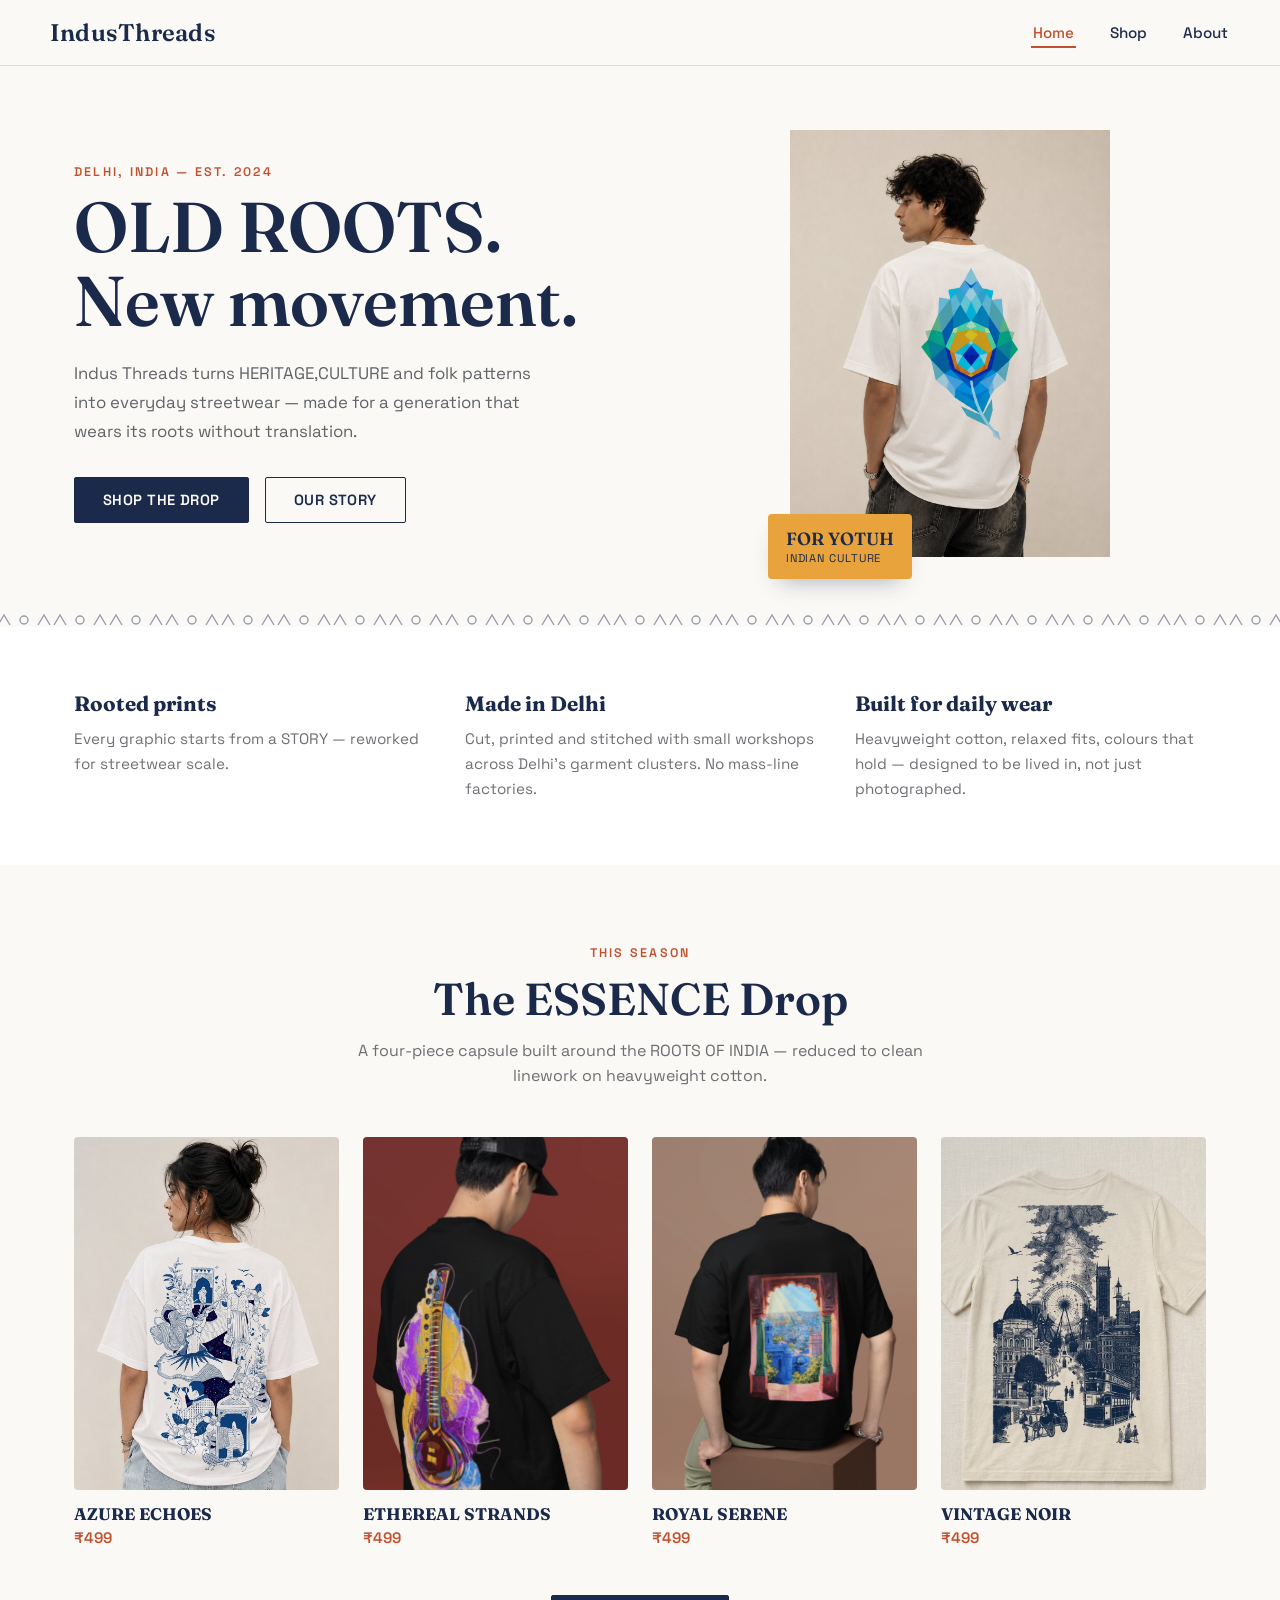
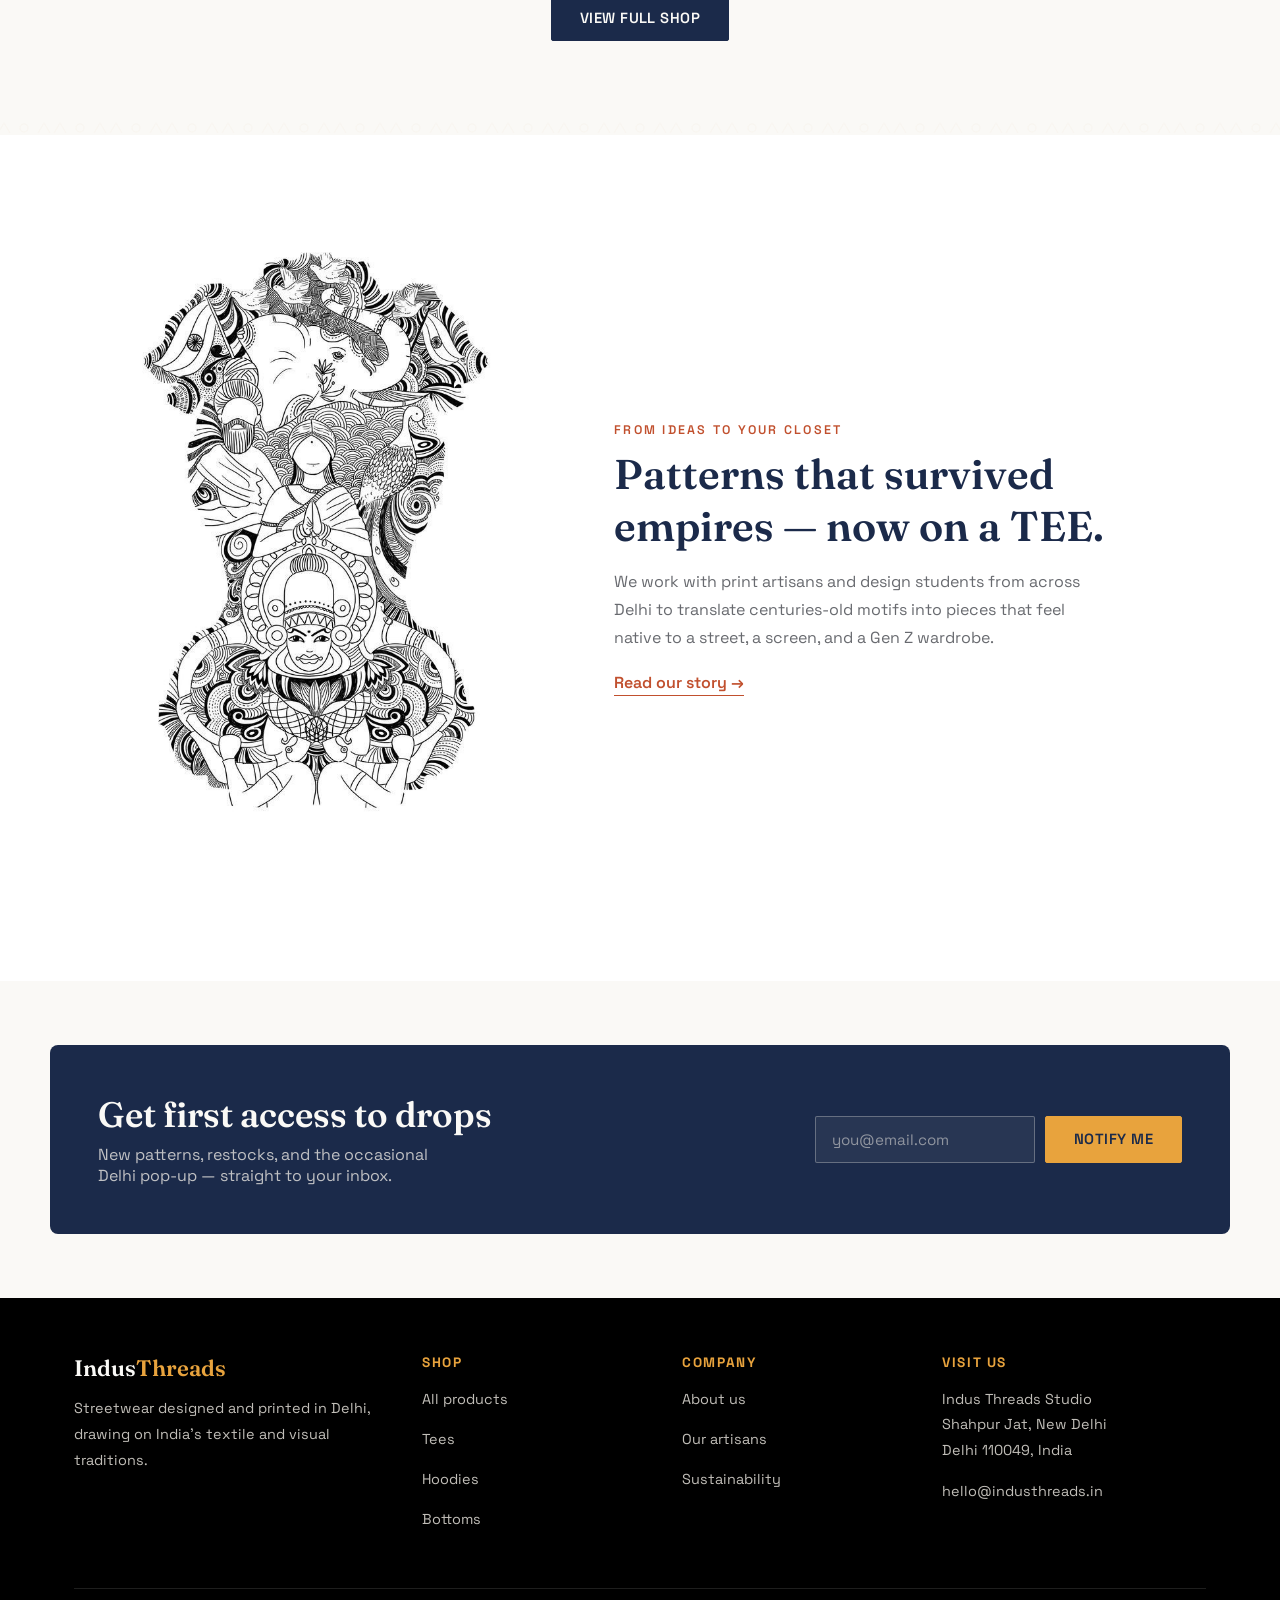
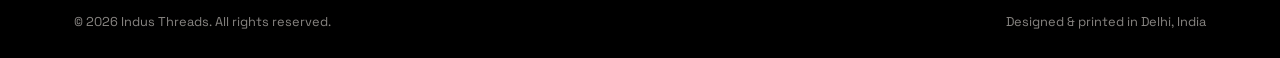
==== commit ecd79a98: "Add files via upload" ====
--- a/index.html
+++ b/index.html
@@ -45,7 +45,7 @@
       </div>
       <div class="hero-visual">
         <div class="hero-card">
-          <img src="mor ladka.png" alt="" srcset="">
+          <img src="mor ladka.jpg" alt="" srcset="">
           <!-- <svg viewBox="0 0 320 380" xmlns="http://www.w3.org/2000/svg" class="hero-illustration" aria-hidden="true">
             <rect width="320" height="380" rx="6" fill="#1B2A4A"/> -->
             <!-- T-shirt silhouette -->
--- a/home.css
+++ b/home.css
@@ -136,7 +136,7 @@
 }
 
 .thumb-1 {
-  background-image:url('blue\ girl.png') ;
+  background-image:url('blue\ girl.jpg') ;
   background-position: center;
   background-repeat: no-repeat;
   background-size: cover;
@@ -163,7 +163,7 @@
 }
 
 .thumb-4 {
-   background-image:url('mubai.png') ;
+   background-image:url('mubai.jpg') ;
   background-position: center;
   background-repeat: no-repeat;
   background-size: cover;
